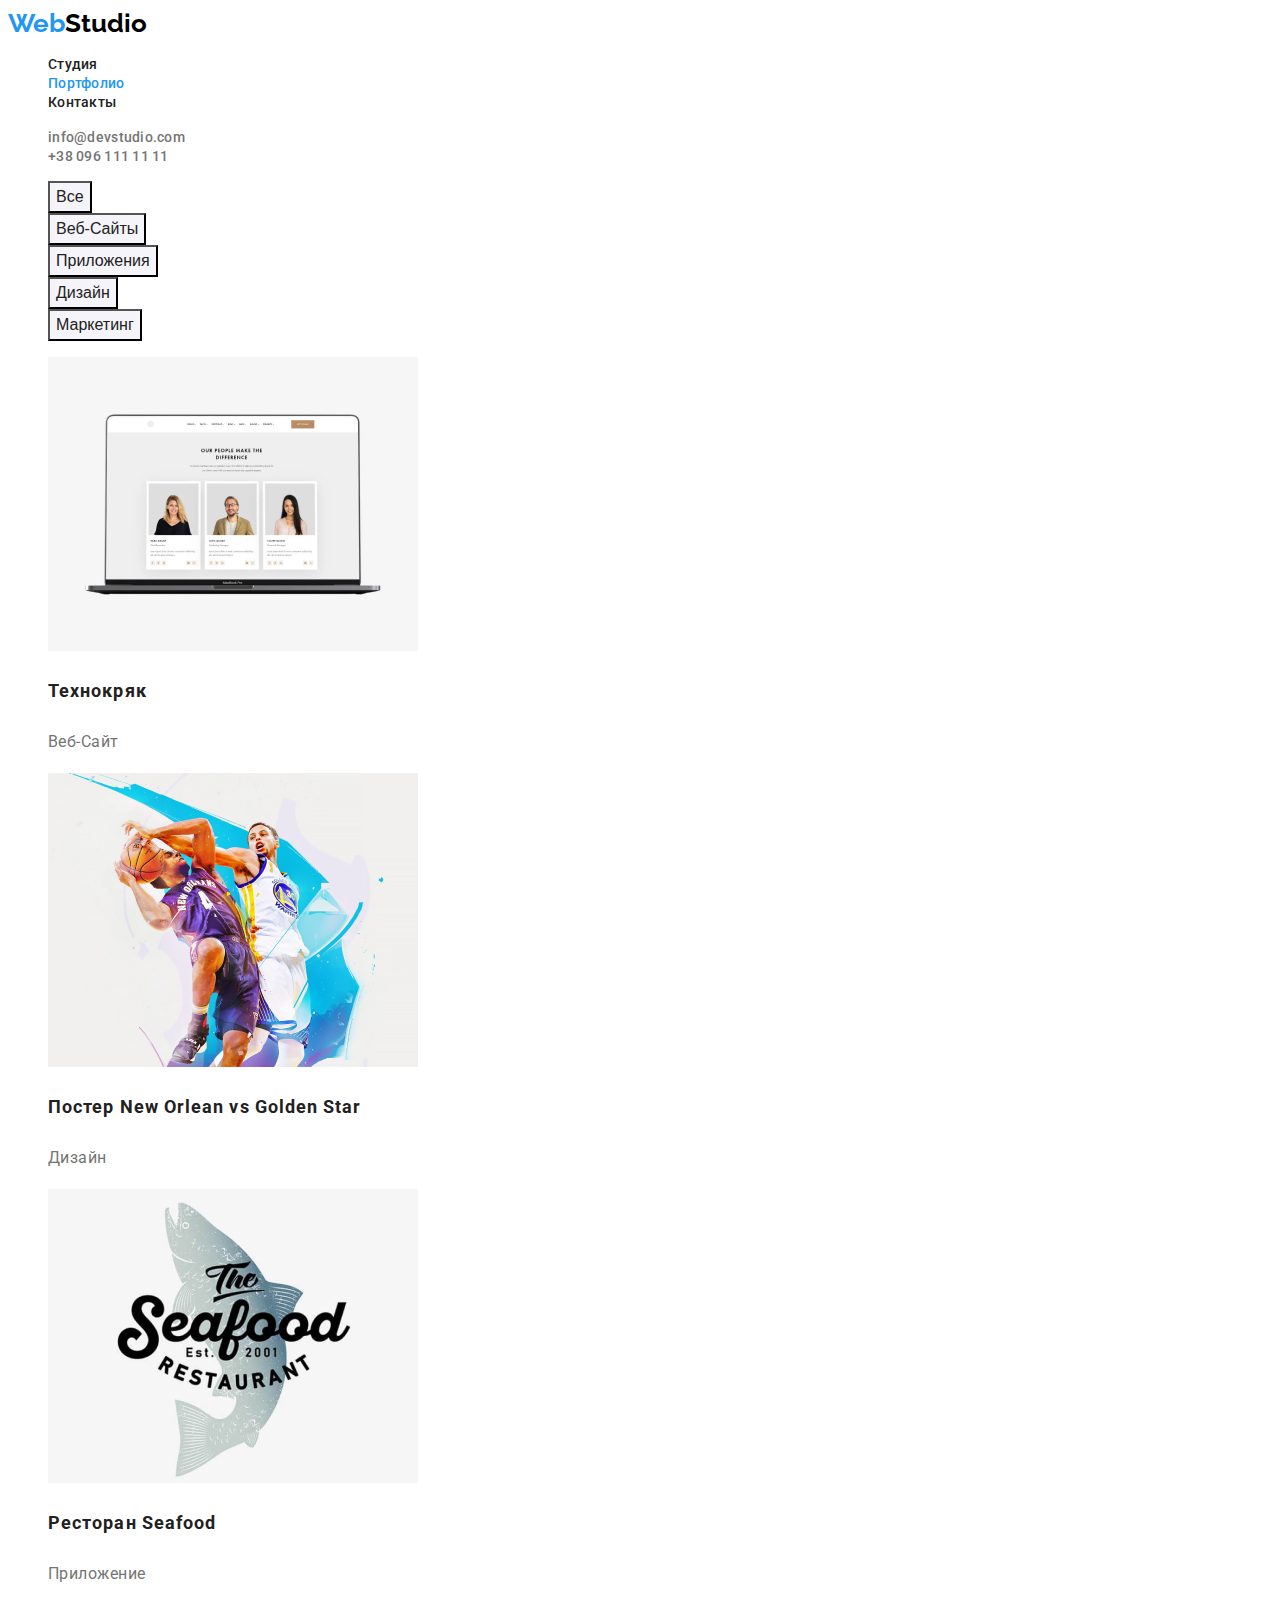
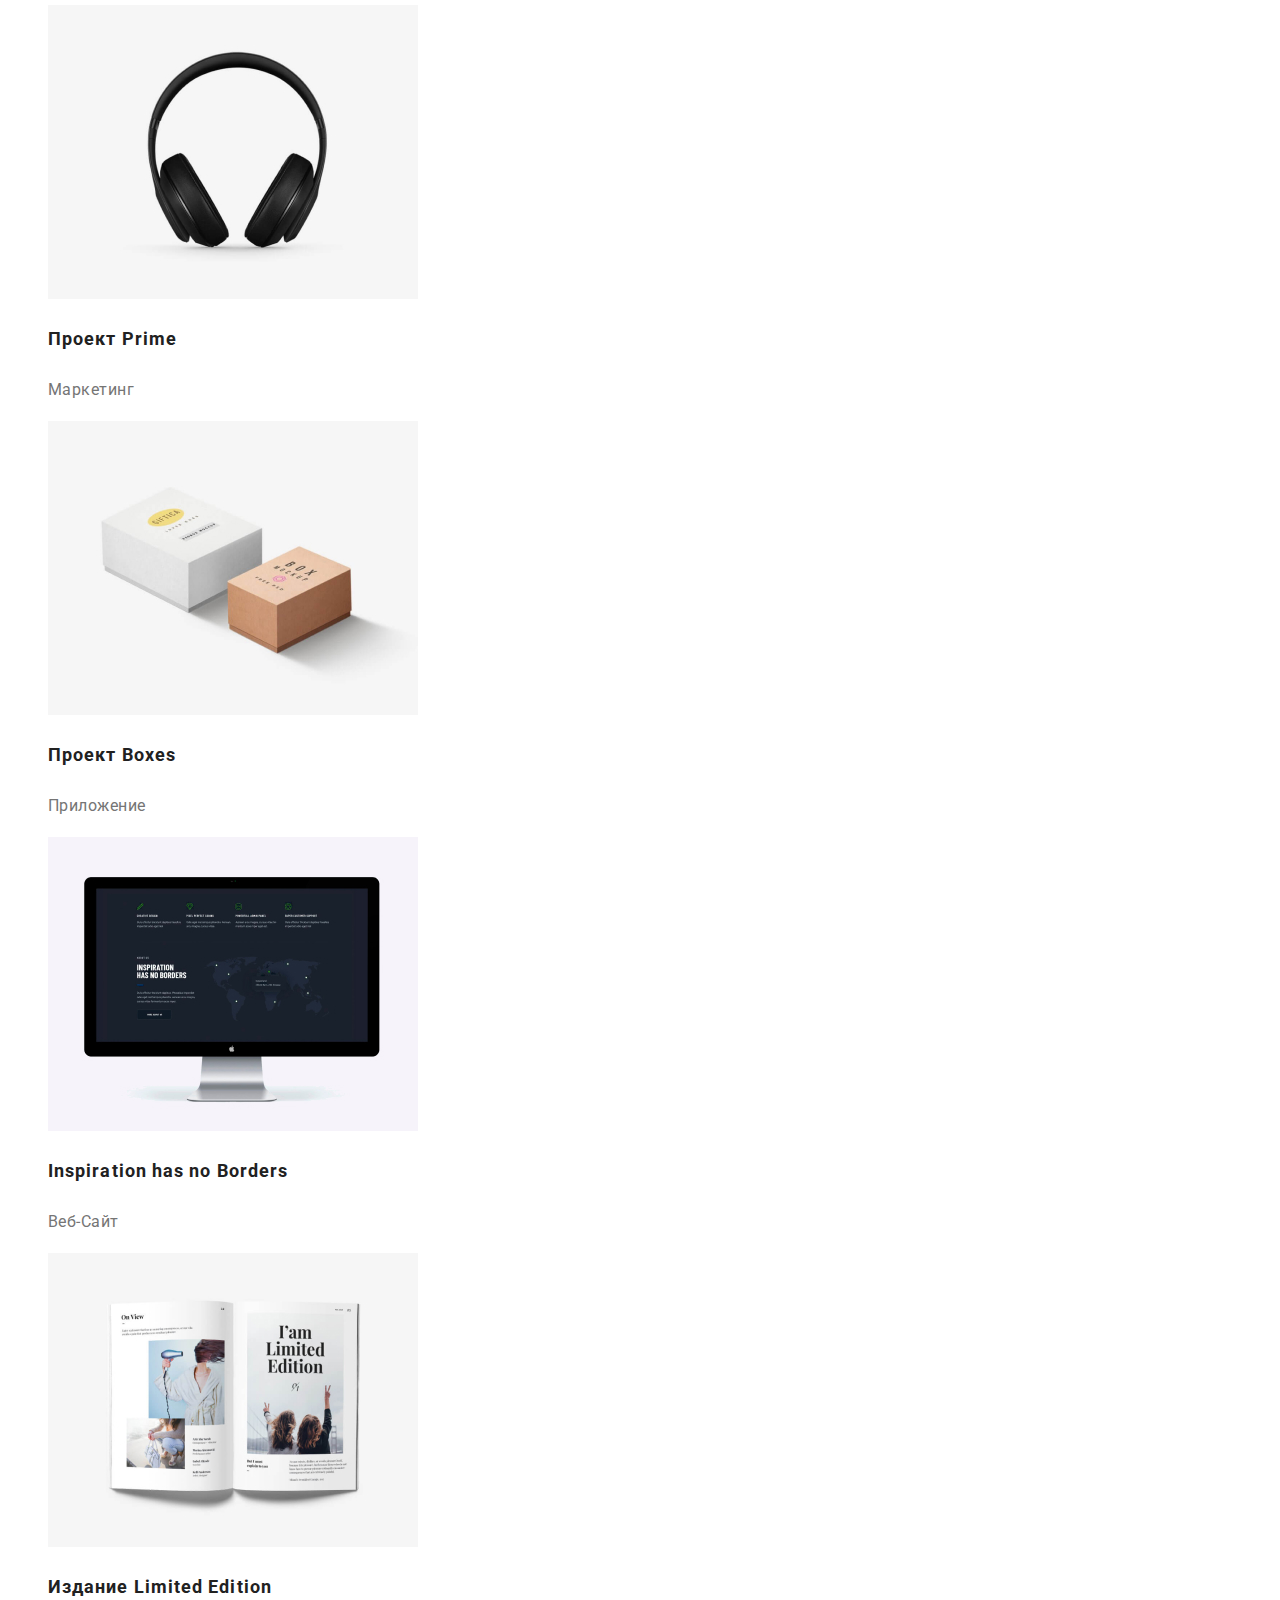
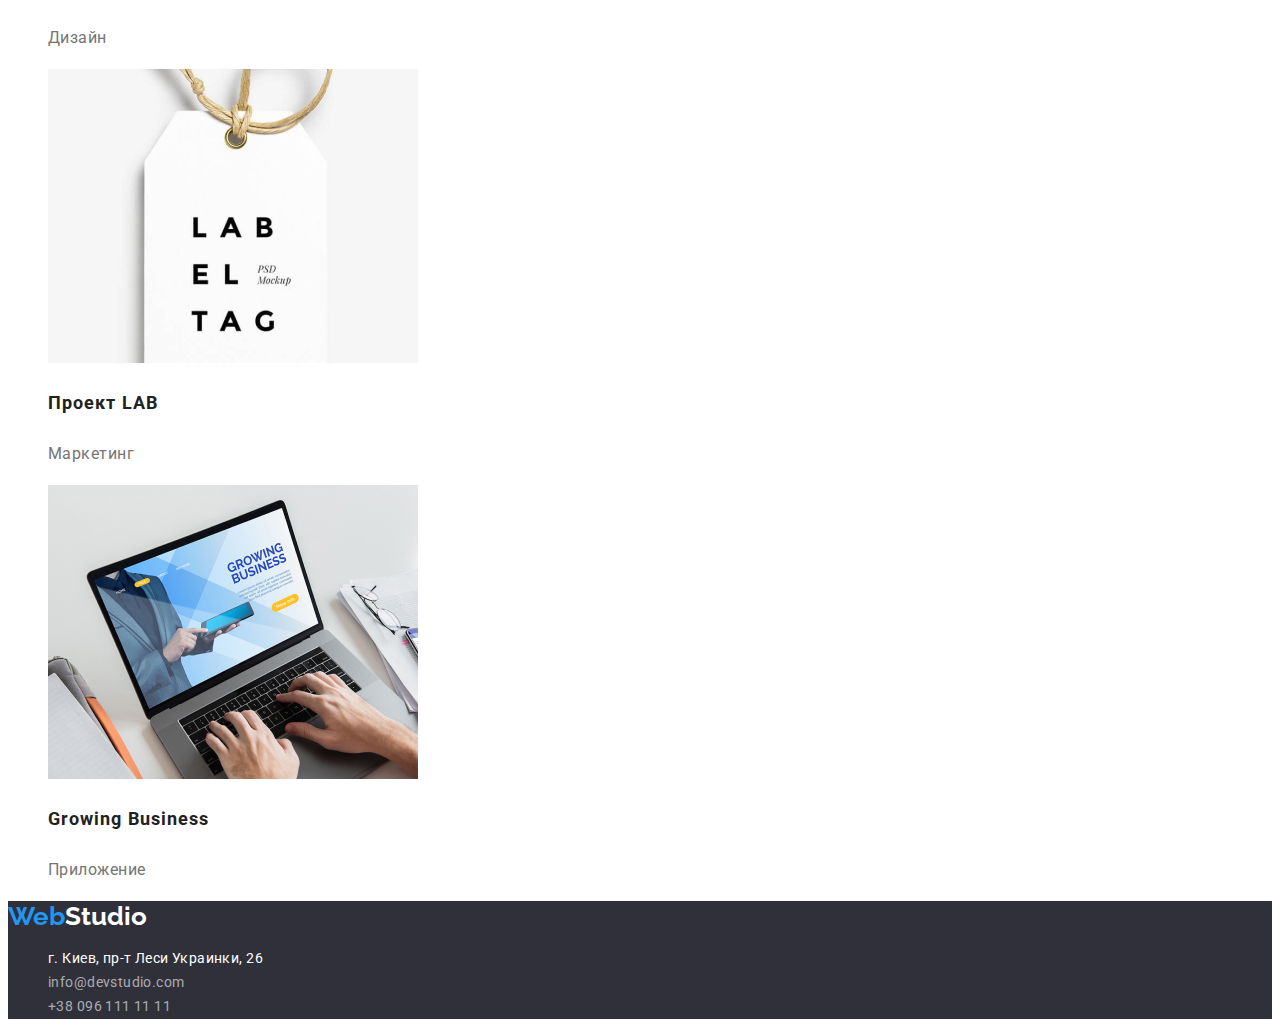
==== portfolio.html @ eb0c7308 "ДЗ-3" ====
<!DOCTYPE html>
<html lang="ru">

<head>
    <meta charset="UTF-8" />
    <meta http-equiv="X-UA-Compatible" content="IE=edge" />
    <link rel=“preconnect” href=“https://fonts.gstatic.com”>
    <meta name="viewport" content="width=device-width, initial-scale=1.0" />
    <link rel="preconnect" href="https://fonts.googleapis.com" />
    <link rel="preconnect" href="https://fonts.gstatic.com" crossorigin />
    <link
        href="https://fonts.googleapis.com/css2?family=Raleway:wght@700&family=Roboto:wght@400;500;700;900&display=swap"
        rel="stylesheet" />
    <link rel="stylesheet" href="https://cdnjs.cloudflare.com/ajax/libs/modern-normalize/1.1.0/modern-normalize.min.css"
        integrity="sha512-wpPYUAdjBVSE4KJnH1VR1HeZfpl1ub8YT/NKx4PuQ5NmX2tKuGu6U/JRp5y+Y8XG2tV+wKQpNHVUX03MfMFn9Q=="
        crossorigin="anonymous" referrerpolicy="no-referrer" />
    <link rel="stylesheet" href="./css/styles.css" />
</head>

<body>
    <!----header---->
    <header class="header">
        <nav class="header-nav">
            <a href="index.html" class="logo link"><span class="logo-blue">Web</span><span
                    class="logo-black">Studio</span></a>
            <ul class="menu-list list">
                <li>
                    <a class="menu-link link" href="index.html">Студия</a>
                </li>
                <li>
                    <a class="menu-link link current" href="portfolio.html">Портфолио</a>
                </li>
                <li><a class="menu-link link" href="/contact">Контакты</a></li>
            </ul>
        </nav>
        <ul class="menu-list list">
            <li>
                <a class="menu-link menu-link-color link" href="mailto:info@devstudio.com">info@devstudio.com</a>
            </li>
            <li>
                <a class="menu-link menu-link-color link" href="tel:+380961111111">+38 096 111 11 11</a>
            </li>
        </ul>
    </header>
    <!----end of header---->
    <main>
        <!----section buttons---->
        <section class="projects">
            <ul class="project-buttons list">
                <li class="project-btn">
                    <button class="button pointer button-light" type="button">
                        Все
                    </button>
                </li>
                <li class="project-btn">
                    <button class="button pointer button-light" type="button">
                        Веб-Сайты
                    </button>
                </li>
                <li class="project-btn">
                    <button class="button pointer button-light" type="button">
                        Приложения
                    </button>
                </li>
                <li class="project-btn">
                    <button class="button pointer button-light" type="button">
                        Дизайн
                    </button>
                </li>
                <li class="project-btn">
                    <button class="button pointer button-light" type="button">
                        Маркетинг
                    </button>
                </li>
            </ul>
            <ul class="projects-list list">
                <li class="projects-items">
                    <img class="projects-img" src="./images/portfolioimg/technokryak.jpg" width="370" alt="технокряк" />
                    <h3 class="project-title">Технокряк</h3>
                    <p class="project-text">Веб-Сайт</p>
                </li>
                <li>
                    <img class="projects-img" src="./images/portfolioimg/poster.jpg" width="370" alt="постер" />
                    <h3 class="project-title">
                        Постер <span lang="en">New Orlean vs Golden Star</span>
                    </h3>
                    <p class="project-text">Дизайн</p>
                </li>
                <li>
                    <img class="projects-img" src="./images/portfolioimg/seafood_restaurant.jpg" width="370"
                        alt="лого ресторана" />
                    <h3 class="project-title">
                        Ресторан <span lang="en">Seafood</span>
                    </h3>
                    <p class="project-text">Приложение</p>
                </li>
                <li>
                    <img class="projects-img" src="./images/portfolioimg/prime.jpg" width="370"
                        alt="проект прайм" />
                    <h3 class="project-title">Проект <span lang="en">Prime</span></h3>
                    <p class="project-text">Маркетинг</p>
                </li>
                <li>
                    <img class="projects-img" src="./images/portfolioimg/boxes.jpg" width="370"
                        alt="две коробки" />
                    <h3 class="project-title">Проект <span lang="en">Boxes</span></h3>
                    <p class="project-text">Приложение</p>
                </li>
                <li>
                    <img class="projects-img" src="./images/portfolioimg/web_site.jpg" width="370"
                        alt="веб-сайт" />
                    <h3 class="project-title">
                        <span lang="en">Inspiration has no Borders</span>
                    </h3>
                    <p class="project-text">Веб-Сайт</p>
                </li>
                <li>
                    <img class="projects-img" src="./images/portfolioimg/magazine.jpg" width="370"
                        alt="книга" />
                    <h3 class="project-title">
                        Издание <span lang="en">Limited Edition</span>
                    </h3>
                    <p class="project-text">Дизайн</p>
                </li>
                <li>
                    <img class="projects-img" src="./images/portfolioimg/lab_project.jpg" width="370"
                        alt="проект лаб" />
                    <h3 class="project-title">Проект <span lang="en">LAB</span></h3>
                    <p class="project-text">Маркетинг</p>
                </li>
                <li>
                    <img class="projects-img" src="./images/portfolioimg/growing_buisness.jpg" width="370"
                        alt="бизнес" />
                    <h3 class="project-title">
                        <span lang="en">Growing Business</span>
                    </h3>
                    <p class="project-text">Приложение</p>
                </li>
            </ul>
        </section>
        <!----end of section pictures---->
    </main>
    <!----footer---->
    <footer class="footer">
        <a href="index.html" class="logo link"><span class="logo-blue">Web</span><span class="logo-white">Studio</span></a>
        <address class="footer-address">
            <ul class="footer-list list">
                <li class="footer-item">
                    <a class="footer-link link" href="/">г. Киев, пр-т Леси Украинки, 26</a>
                </li>
                <li class="footer-item">
                    <a class="footer-second-link link" href="mailto:info@devstudio.com">info@devstudio.com</a>
                </li>
                <li class="footer-item">
                    <a class="footer-second-link link" href="tel:+380961111111">+38 096 111 11 11</a>
                </li>
            </ul>
        </address>
    </footer>
    <!----end of footer---->
</body>

</html>
---- css/styles.css ----
:root {
  --header-color: #ffffff;
  --primary-text-color: #212121;
  --second-text-color: #757575;
  --accent-color: #2196f3;
  --third-color: #000000;
  --button-color: #f5f4fa;
  --background-color-accent: #2f303a;
}

.header-nav {
  background-color: #ffffff;
}

body {
  font-family: "Roboto", sans-serif;
}

.list {
  list-style: none;
}

.link {
  text-decoration: none;
}

.logo-blue {
  color: var(--accent-color);
}

.logo-black {
  color: var(--third-color);
}
.logo-white {
  color: var(--header-color);
}

.pointer {
  cursor: pointer;
}

/* -----header----- */

.logo {
  font-family: "Raleway", sans-serif;
  font-size: 26px;
  font-weight: 700;
}

.menu-link {
  font-style: normal;
  font-weight: 500;
  font-size: 14px;
  line-height: 1.14;
  letter-spacing: 0.02em;
  color: var(--primary-text-color);
}

.menu-link-color {
  color: var(--second-text-color);
}

.menu-link.current {
  color: var(--accent-color);
}
.menu-link:hover,
.menu-link:focus {
  color: var(--accent-color);
}

/* -----hero----- */

.hero-top {
  background-color: #2f303a;
}

.hero-title {
  font-style: normal;
  font-weight: 900;
  font-size: 44px;
  line-height: 1.36;
  text-align: center;
  letter-spacing: 0.06em;
  text-transform: uppercase;
  color: var(--header-color);
}

.btn {
  font-style: normal;
  font-weight: 500;
  font-size: 16px;
  line-height: 1.87;
  letter-spacing: 0.06em;
  color: var(--header-color);
  background-color: var(--accent-color);
}

.btn:hover {
  background-color: #188ce8;
}
/* -----section 2----- */

.text-name {
  font-size: 14px;
  line-height: 1.14;
  letter-spacing: 0.03em;
  text-transform: uppercase;
  color: var(--primary-text-color);
}

.text-item {
  font-size: 14px;
  line-height: 1.71;
  letter-spacing: 0.03em;
  color: var(--second-text-color);
}

/* -----section 3----- */

.section-3-title {
  font-style: normal;
  font-weight: 700;
  font-size: 36px;
  line-height: 1.17;
  text-align: center;
  letter-spacing: 0.03em;
  color: var(--primary-text-color);
}

/* -----section 4----- */

.team {
  background-color: var(--button-color);
}

.team-title {
  font-weight: 700;
  font-size: 36px;
  line-height: 1.17;
  text-align: center;
  letter-spacing: 0.03em;
  color: var(--primary-text-color);
}

.team-name {
  font-weight: 500;
  font-size: 16px;
  line-height: 1.19;
  letter-spacing: 0.03em;
  color: var(--primary-text-color);
}

.team-prof {
  font-size: 16px;
  line-height: 1.19;
  letter-spacing: 0.03em;
  color: var(--second-text-color);
}

/* -----footer----- */

.footer {
  background-color: var(--background-color-accent);
}

.footer-address {
  font-style: inherit;
}

.footer-link {
  font-weight: normal;
  font-size: 14px;
  line-height: 1.71;
  letter-spacing: 0.03em;
  color: #ffffff;
}

.footer-second-link {
  font-weight: normal;
  font-size: 14px;
  line-height: 1.71;
  letter-spacing: 0.03em;
  color: rgba(255, 255, 255, 0.6);
}

.footer-second-link:hover,
.footer-second-link:focus {
  color: var(--accent-color);
}

/* ------------- portfolio ------------- */

.button {
  font-weight: 500;
  font-size: 16px;
  line-height: 1.62;
  color: var(--primary-text-color);
}

.button:hover,
.button:focus {
  color: var(--header-color);
  background-color: var(--accent-color);
}
.button-light {
  background-color: var(--button-color);
}

.project-title {
  font-weight: 700;
  font-size: 18px;
  line-height: 2;
  letter-spacing: 0.06em;
  color: var(--primary-text-color);
}

.project-text {
  font-size: 16px;
  line-height: 1.88;
  letter-spacing: 0.03em;
  color: var(--second-text-color);
}
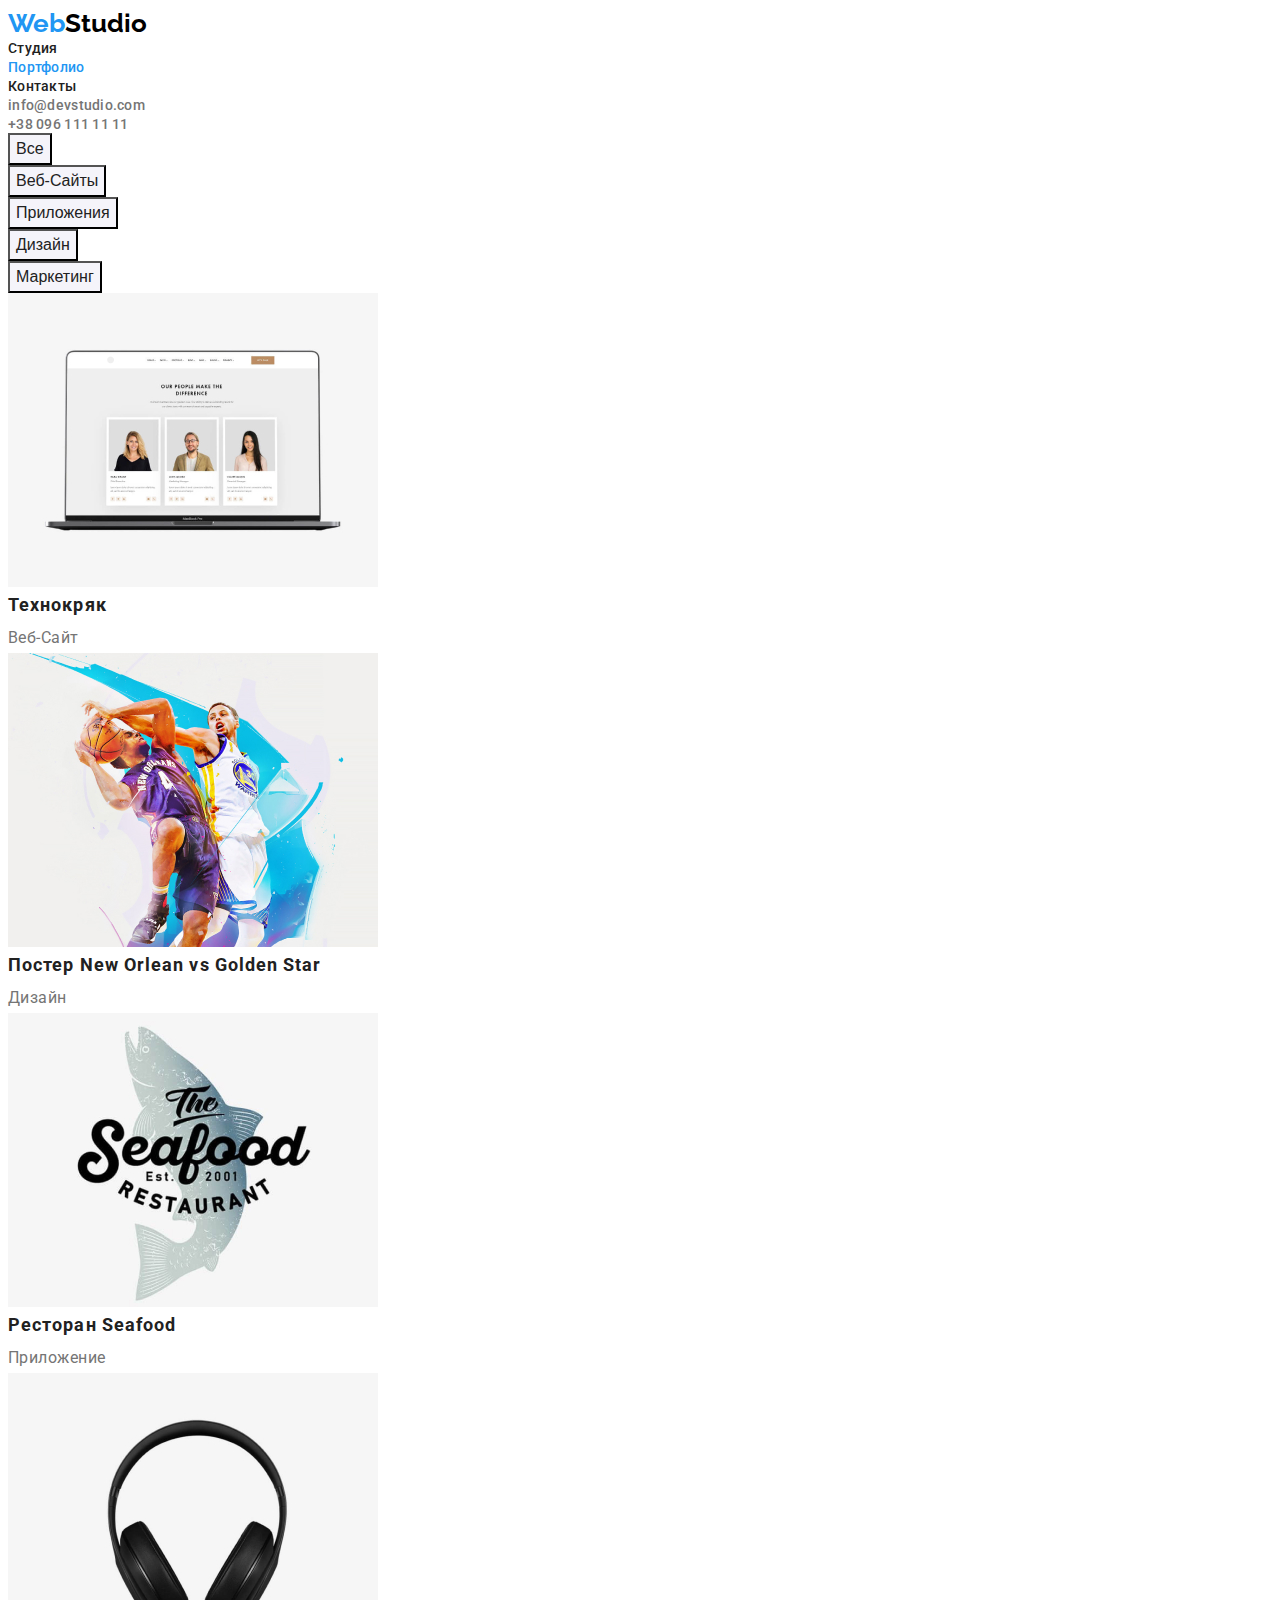
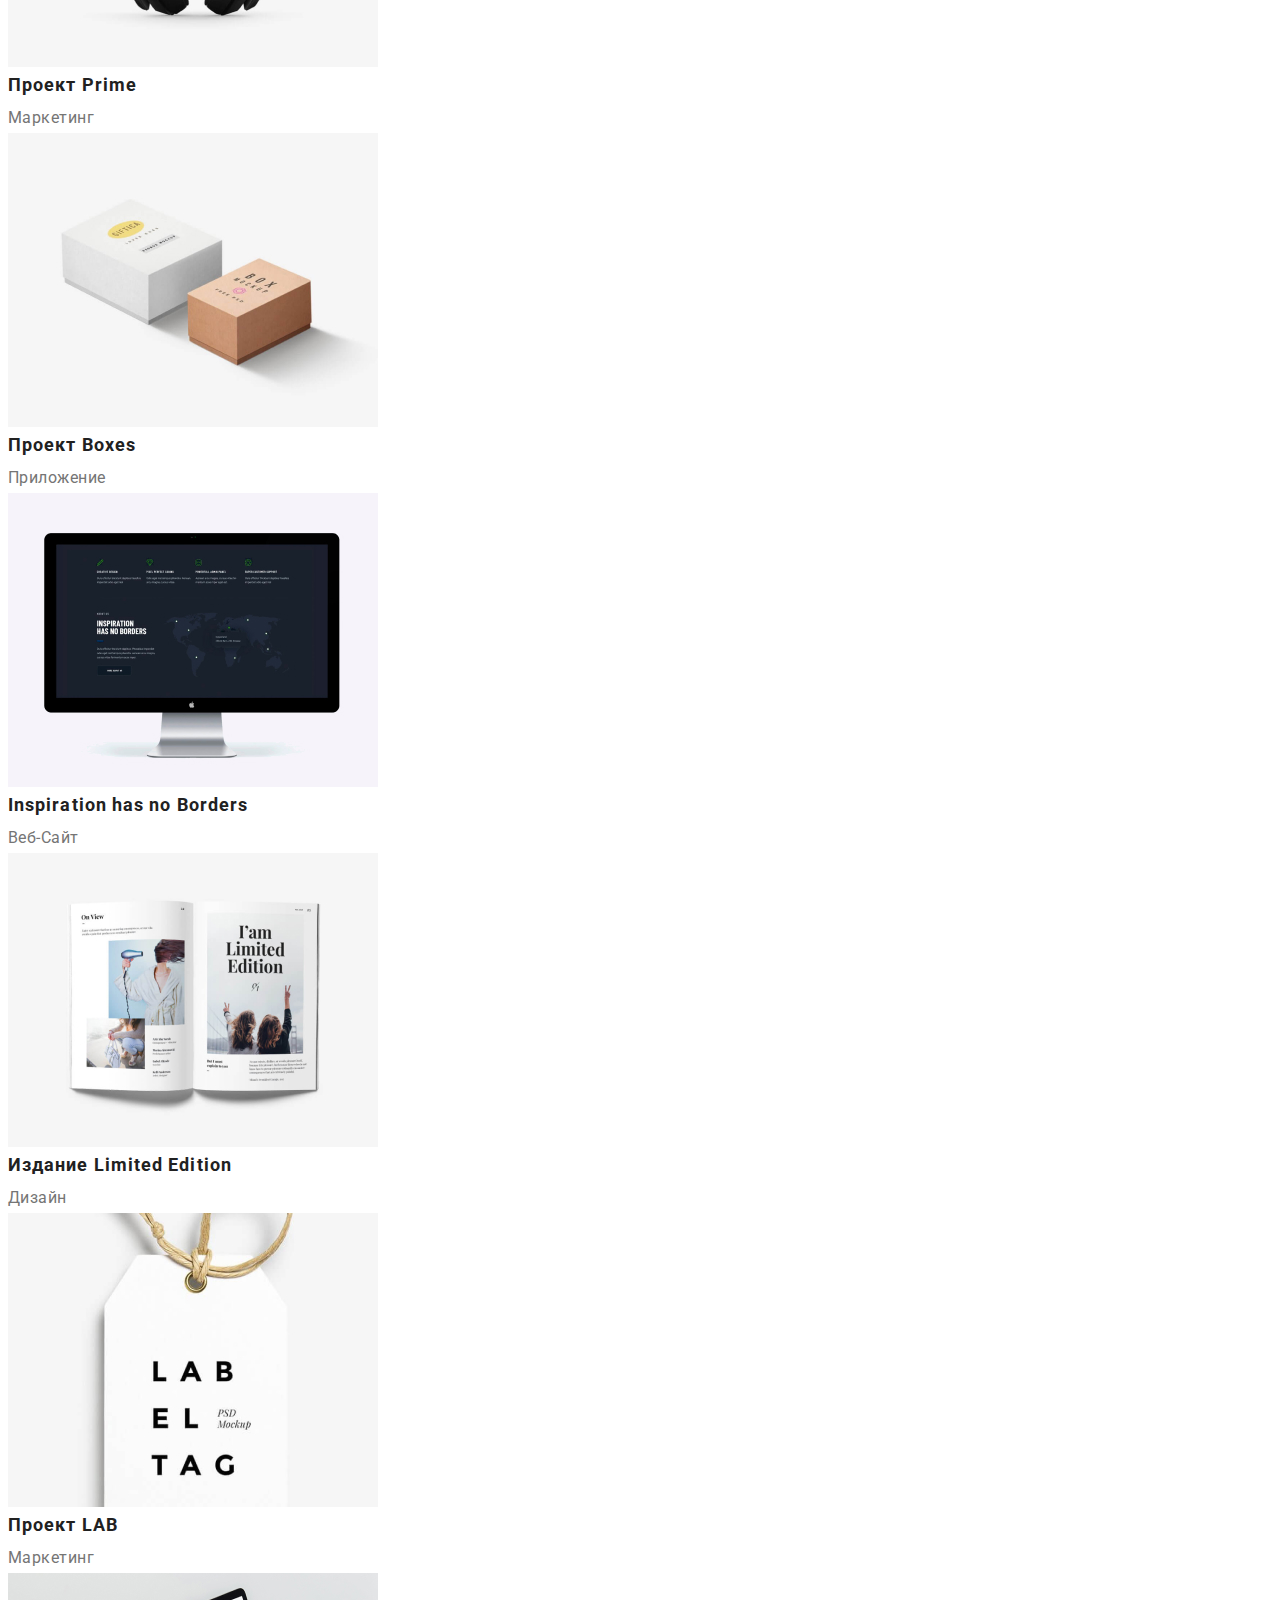
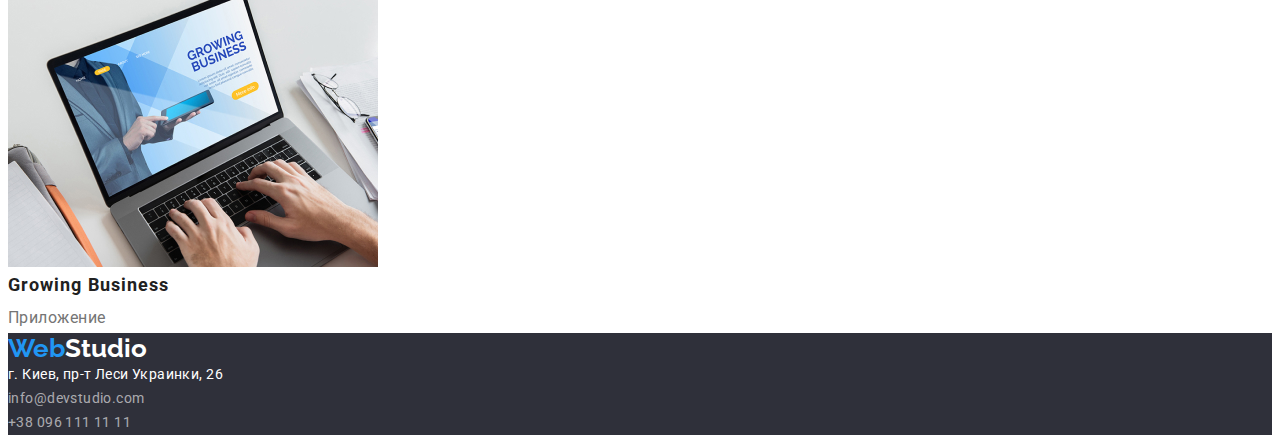
==== commit 35ad6efa: "Update portfolio.html" ====
--- a/portfolio.html
+++ b/portfolio.html
@@ -20,7 +20,7 @@
 <body>
     <!----header---->
     <header class="header">
-        <nav class="header-nav">
+        <nav class="container header-nav">
             <a href="index.html" class="logo link"><span class="logo-blue">Web</span><span
                     class="logo-black">Studio</span></a>
             <ul class="menu-list list">
--- a/css/styles.css
+++ b/css/styles.css
@@ -6,10 +6,32 @@
   --third-color: #000000;
   --button-color: #f5f4fa;
   --background-color-accent: #2f303a;
+  --box-shadows: 0px 3px 1px rgba(0, 0, 0, 0.1), 0px 1px 2px rgba(0, 0, 0, 0.08),
+    0px 2px 2px rgba(0, 0, 0, 0.12);
+}
+
+p,
+h1,
+h2,
+h3,
+h4,
+h5,
+h6 {
+  margin: 0;
+}
+ul {
+  margin: 0;
+  padding: 0;
+}
+
+img {
+  display: block;
+  max-width: 100%;
+  height: auto;
 }
 
 .header-nav {
-  background-color: #ffffff;
+  background-color: var(--header-color);
 }
 
 body {
@@ -37,6 +59,17 @@
 
 .pointer {
   cursor: pointer;
+}
+
+.visually-hidden {
+  position: absolute;
+  clip: rect(0 0 0 0);
+  width: 1px;
+  height: 1px;
+  margin: -1px;
+  bottom: 0;
+  padding: 0;
+  overflow: hidden;
 }
 
 /* -----header----- */
@@ -71,7 +104,7 @@
 /* -----hero----- */
 
 .hero-top {
-  background-color: #2f303a;
+  background-color: var(--background-color-accent);
 }
 
 .hero-title {
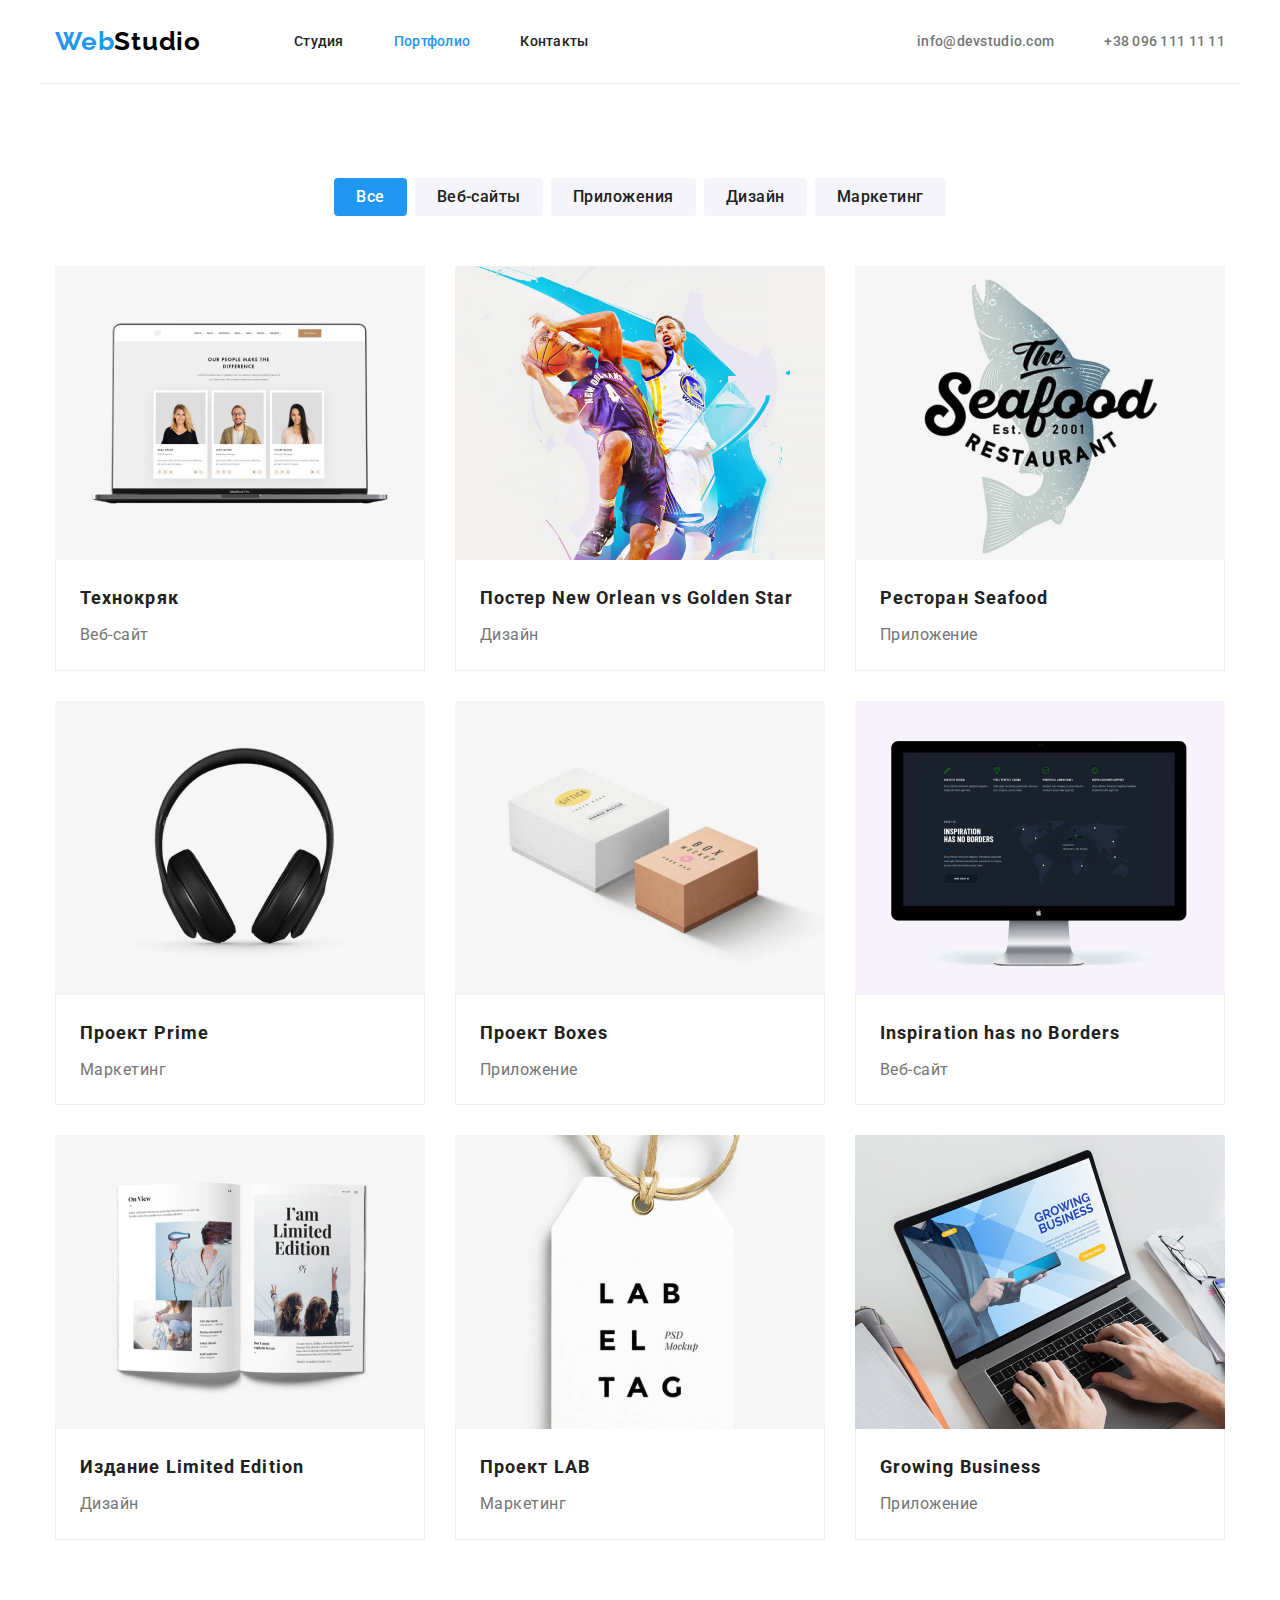
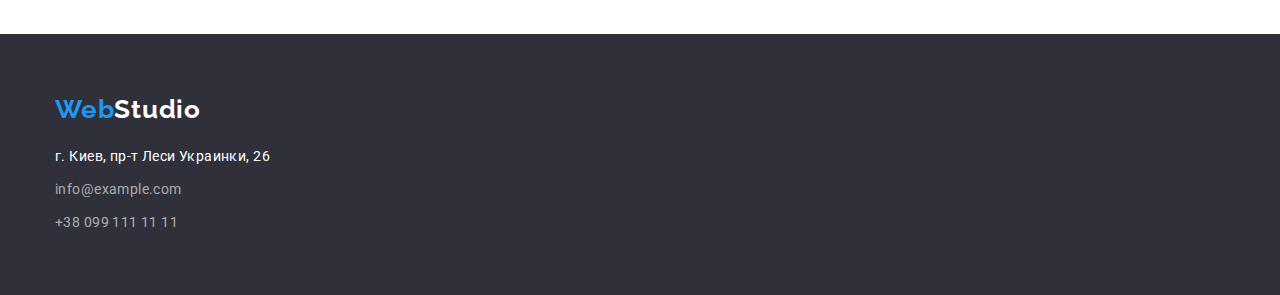
==== commit 61320a6f: "готовое ДЗ" ====
--- a/portfolio.html
+++ b/portfolio.html
@@ -4,160 +4,163 @@
 <head>
     <meta charset="UTF-8" />
     <meta http-equiv="X-UA-Compatible" content="IE=edge" />
-    <link rel=“preconnect” href=“https://fonts.gstatic.com”>
     <meta name="viewport" content="width=device-width, initial-scale=1.0" />
+    <title>Document</title>
     <link rel="preconnect" href="https://fonts.googleapis.com" />
     <link rel="preconnect" href="https://fonts.gstatic.com" crossorigin />
-    <link
-        href="https://fonts.googleapis.com/css2?family=Raleway:wght@700&family=Roboto:wght@400;500;700;900&display=swap"
+    <link href="https://fonts.googleapis.com/css2?family=Raleway:wght@700&family=Roboto:wght@400;500;700&display=swap"
         rel="stylesheet" />
-    <link rel="stylesheet" href="https://cdnjs.cloudflare.com/ajax/libs/modern-normalize/1.1.0/modern-normalize.min.css"
-        integrity="sha512-wpPYUAdjBVSE4KJnH1VR1HeZfpl1ub8YT/NKx4PuQ5NmX2tKuGu6U/JRp5y+Y8XG2tV+wKQpNHVUX03MfMFn9Q=="
-        crossorigin="anonymous" referrerpolicy="no-referrer" />
+    <link rel="stylesheet"
+        href="https://cdnjs.cloudflare.com/ajax/libs/modern-normalize/1.1.0/modern-normalize.min.css" />
     <link rel="stylesheet" href="./css/styles.css" />
 </head>
 
 <body>
-    <!----header---->
+    <!-----------------------------HEADER------------------------------>
     <header class="header">
-        <nav class="container header-nav">
-            <a href="index.html" class="logo link"><span class="logo-blue">Web</span><span
-                    class="logo-black">Studio</span></a>
-            <ul class="menu-list list">
-                <li>
-                    <a class="menu-link link" href="index.html">Студия</a>
+        <div class="container main-header">
+            <nav class="main-nav">
+                <a class="link header-logo" href="/" lang="en"><span class="accent">Web</span>Studio</a>
+                <ul class="list header-list">
+                    <li class="header-item"><a class="link header-link" href="./index.html">Студия</a></li>
+                    <li class="header-item current"><a class="link header-link" href="">Портфолио</a></li>
+                    <li class="header-item"><a class="link header-link" href="">Контакты</a></li>
+                </ul>
+            </nav>
+            <ul class="list header-list header-contacts">
+                <li class="header-item">
+                    <a class="link header-contact" href="mailto:info@devstudio.com">info@devstudio.com</a>
                 </li>
-                <li>
-                    <a class="menu-link link current" href="portfolio.html">Портфолио</a>
-                </li>
-                <li><a class="menu-link link" href="/contact">Контакты</a></li>
-            </ul>
-        </nav>
-        <ul class="menu-list list">
-            <li>
-                <a class="menu-link menu-link-color link" href="mailto:info@devstudio.com">info@devstudio.com</a>
-            </li>
-            <li>
-                <a class="menu-link menu-link-color link" href="tel:+380961111111">+38 096 111 11 11</a>
-            </li>
-        </ul>
-    </header>
-    <!----end of header---->
-    <main>
-        <!----section buttons---->
-        <section class="projects">
-            <ul class="project-buttons list">
-                <li class="project-btn">
-                    <button class="button pointer button-light" type="button">
-                        Все
-                    </button>
-                </li>
-                <li class="project-btn">
-                    <button class="button pointer button-light" type="button">
-                        Веб-Сайты
-                    </button>
-                </li>
-                <li class="project-btn">
-                    <button class="button pointer button-light" type="button">
-                        Приложения
-                    </button>
-                </li>
-                <li class="project-btn">
-                    <button class="button pointer button-light" type="button">
-                        Дизайн
-                    </button>
-                </li>
-                <li class="project-btn">
-                    <button class="button pointer button-light" type="button">
-                        Маркетинг
-                    </button>
+                <li class="header-item">
+                    <a class="link header-contact" href="tel:+380961111111">+38 096 111 11 11</a>
                 </li>
             </ul>
-            <ul class="projects-list list">
-                <li class="projects-items">
-                    <img class="projects-img" src="./images/portfolioimg/technokryak.jpg" width="370" alt="технокряк" />
-                    <h3 class="project-title">Технокряк</h3>
-                    <p class="project-text">Веб-Сайт</p>
-                </li>
-                <li>
-                    <img class="projects-img" src="./images/portfolioimg/poster.jpg" width="370" alt="постер" />
-                    <h3 class="project-title">
-                        Постер <span lang="en">New Orlean vs Golden Star</span>
-                    </h3>
-                    <p class="project-text">Дизайн</p>
-                </li>
-                <li>
-                    <img class="projects-img" src="./images/portfolioimg/seafood_restaurant.jpg" width="370"
-                        alt="лого ресторана" />
-                    <h3 class="project-title">
-                        Ресторан <span lang="en">Seafood</span>
-                    </h3>
-                    <p class="project-text">Приложение</p>
-                </li>
-                <li>
-                    <img class="projects-img" src="./images/portfolioimg/prime.jpg" width="370"
-                        alt="проект прайм" />
-                    <h3 class="project-title">Проект <span lang="en">Prime</span></h3>
-                    <p class="project-text">Маркетинг</p>
-                </li>
-                <li>
-                    <img class="projects-img" src="./images/portfolioimg/boxes.jpg" width="370"
-                        alt="две коробки" />
-                    <h3 class="project-title">Проект <span lang="en">Boxes</span></h3>
-                    <p class="project-text">Приложение</p>
-                </li>
-                <li>
-                    <img class="projects-img" src="./images/portfolioimg/web_site.jpg" width="370"
-                        alt="веб-сайт" />
-                    <h3 class="project-title">
-                        <span lang="en">Inspiration has no Borders</span>
-                    </h3>
-                    <p class="project-text">Веб-Сайт</p>
-                </li>
-                <li>
-                    <img class="projects-img" src="./images/portfolioimg/magazine.jpg" width="370"
-                        alt="книга" />
-                    <h3 class="project-title">
-                        Издание <span lang="en">Limited Edition</span>
-                    </h3>
-                    <p class="project-text">Дизайн</p>
-                </li>
-                <li>
-                    <img class="projects-img" src="./images/portfolioimg/lab_project.jpg" width="370"
-                        alt="проект лаб" />
-                    <h3 class="project-title">Проект <span lang="en">LAB</span></h3>
-                    <p class="project-text">Маркетинг</p>
-                </li>
-                <li>
-                    <img class="projects-img" src="./images/portfolioimg/growing_buisness.jpg" width="370"
-                        alt="бизнес" />
-                    <h3 class="project-title">
-                        <span lang="en">Growing Business</span>
-                    </h3>
-                    <p class="project-text">Приложение</p>
-                </li>
-            </ul>
+        </div>
+    </header>
+    <!--------------------------MAIN------------------------->
+    <main>
+        <section class="section">
+            <div class="container">
+                <ul class="list filter-list">
+                    <li class="filter-btn"><button class="first btn pointer" type="button">Все</button></li>
+                    <li class="filter-btn">
+                        <button class="second btn pointer" type="button">Веб-сайты</button>
+                    </li>
+                    <li class="filter-btn">
+                        <button class="second btn pointer" type="button">Приложения</button>
+                    </li>
+                    <li class="filter-btn">
+                        <button class="second btn pointer" type="button">Дизайн</button>
+                    </li>
+                    <li class="filter-btn">
+                        <button class="second btn pointer" type="button">Маркетинг</button>
+                    </li>
+                </ul>
+                <ul class="list gallery-list">
+                    <li class="item">
+                        <a class="link" href="">
+                            <img src="./images/portfolioimg/technokryak.jpg" alt="ноутбук" width="370" height="294" />
+                            <div class="card-text">
+                                <h2 class="about-title">Технокряк</h2>
+                                <p class="about-after-title">Веб-сайт</p>
+                            </div>
+                        </a>
+                    </li>
+                    <li class="item">
+                        <a class="link" href="">
+                            <img src="./images/portfolioimg/poster.jpg" alt="постер с баскетболистами" width="370" height="294" />
+                            <div class="card-text">
+                                <h2 class="about-title">Постер New Orlean vs Golden Star</h2>
+                                <p class="about-after-title">Дизайн</p>
+                            </div>
+                        </a>
+                    </li>
+                    <li class="item">
+                        <a class="link" href="">
+                            <img src="./images/portfolioimg/seafood_restaurant.jpg" alt="Ресторан Seafood" width="370" height="294" />
+                            <div class="card-text">
+                                <h2 class="about-title">Ресторан Seafood</h2>
+                                <p class="about-after-title">Приложение</p>
+                            </div>
+                        </a>
+                    </li>
+                    <li class="item">
+                        <a class="link" href="">
+                            <img src="./images/portfolioimg/prime.jpg" alt="наушники" width="370" height="294" />
+                            <div class="card-text">
+                                <h2 class="about-title">Проект Prime</h2>
+                                <p class="about-after-title">Маркетинг</p>
+                            </div>
+                        </a>
+                    </li>
+                    <li class="item">
+                        <a class="link" href="">
+                            <img src="./images/portfolioimg/boxes.jpg" alt="две коробки" width="370" height="294" />
+                            <div class="card-text">
+                                <h2 class="about-title">Проект Boxes</h2>
+                                <p class="about-after-title">Приложение</p>
+                            </div>
+                        </a>
+                    </li>
+                    <li class="item">
+                        <a class="link" href="">
+                            <img src="./images/portfolioimg/web_site.jpg" alt="веб сайт" width="370" height="294" />
+                            <div class="card-text">
+                                <h2 class="about-title" lang="en">Inspiration has no Borders</h2>
+                                <p class="about-after-title">Веб-сайт</p>
+                            </div>
+                        </a>
+                    </li>
+                    <li class="item">
+                        <a class="link" href="">
+                            <img src="./images/portfolioimg/magazine.jpg" alt="журнал" width="370" height="294" />
+                            <div class="card-text">
+                                <h2 class="about-title">Издание Limited Edition</h2>
+                                <p class="about-after-title">Дизайн</p>
+                            </div>
+                        </a>
+                    </li>
+                    <li class="item">
+                        <a class="link" href="">
+                            <img src="./images/portfolioimg/lab_project.jpg" alt="бирка" width="370" height="294" />
+                            <div class="card-text">
+                                <h2 class="about-title">Проект LAB</h2>
+                                <p class="about-after-title">Маркетинг</p>
+                            </div>
+                        </a>
+                    </li>
+                    <li class="item">
+                        <a class="link" href="">
+                            <img src="./images/portfolioimg/growing_buisness.jpg" alt="работа на ноутбуке" width="370" height="294" />
+                            <div class="card-text">
+                                <h2 class="about-title" lang="en">Growing Business</h2>
+                                <p class="about-after-title">Приложение</p>
+                            </div>
+                        </a>
+                    </li>
+                </ul>
+            </div>
         </section>
-        <!----end of section pictures---->
     </main>
-    <!----footer---->
+    <!----------------------------FOOTER------------------------------>
     <footer class="footer">
-        <a href="index.html" class="logo link"><span class="logo-blue">Web</span><span class="logo-white">Studio</span></a>
-        <address class="footer-address">
-            <ul class="footer-list list">
-                <li class="footer-item">
-                    <a class="footer-link link" href="/">г. Киев, пр-т Леси Украинки, 26</a>
-                </li>
-                <li class="footer-item">
-                    <a class="footer-second-link link" href="mailto:info@devstudio.com">info@devstudio.com</a>
-                </li>
-                <li class="footer-item">
-                    <a class="footer-second-link link" href="tel:+380961111111">+38 096 111 11 11</a>
-                </li>
-            </ul>
-        </address>
+        <div class="container">
+            <address>
+                <a class="link footer-logo" href="/" lang="en"><span class="accent">Web</span>Studio</a>
+                <ul class="list footer-info">
+                    <li class="footer-item">
+                        <a class="link address" href="https://goo.gl/maps/paUkgTumKRccmGTw9" target="_blank"
+                            rel="noopener noreferrer">г. Киев, пр-т Леси Украинки, 26</a>
+                    </li>
+                    <li class="footer-item">
+                        <a class="link" href="mailto:info@example.com">info@example.com</a>
+                    </li>
+                    <li class="footer-item">
+                        <a class="link" href="tel:+380991111111">+38 099 111 11 11</a>
+                    </li>
+                </ul>
+            </address>
+        </div>
     </footer>
-    <!----end of footer---->
 </body>
-
 </html>--- a/css/styles.css
+++ b/css/styles.css
@@ -1,27 +1,32 @@
 :root {
-  --header-color: #ffffff;
-  --primary-text-color: #212121;
-  --second-text-color: #757575;
+  --main-title-color: #ffffff;
+  --second-title-color: #212121;
+  --main-text-color: #757575;
+  --second-text-color: #212121;
+  --third-text-color: #ffffff;
+  --header-logo-color: #000000;
+  --footer-contact-color: rgba(255, 255, 255, 0.6);
   --accent-color: #2196f3;
-  --third-color: #000000;
-  --button-color: #f5f4fa;
-  --background-color-accent: #2f303a;
-  --box-shadows: 0px 3px 1px rgba(0, 0, 0, 0.1), 0px 1px 2px rgba(0, 0, 0, 0.08),
-    0px 2px 2px rgba(0, 0, 0, 0.12);
-}
-
-p,
+  --main-button-color: #ffffff;
+  --second-button-color: #212121;
+  --background-button-color: #f5f4fa;
+}
+
+body {
+  font-family: "Roboto", sans-serif;
+  color: var(--second-title-color);
+  background-color: #ffffff;
+}
+
 h1,
 h2,
 h3,
 h4,
 h5,
-h6 {
+h6,
+p {
+  padding: 0;
   margin: 0;
-}
-ul {
-  margin: 0;
-  padding: 0;
 }
 
 img {
@@ -30,15 +35,9 @@
   height: auto;
 }
 
-.header-nav {
-  background-color: var(--header-color);
-}
-
-body {
-  font-family: "Roboto", sans-serif;
-}
-
 .list {
+  padding: 0;
+  margin: 0;
   list-style: none;
 }
 
@@ -46,210 +45,364 @@
   text-decoration: none;
 }
 
-.logo-blue {
-  color: var(--accent-color);
-}
-
-.logo-black {
-  color: var(--third-color);
-}
-.logo-white {
-  color: var(--header-color);
-}
-
 .pointer {
   cursor: pointer;
 }
 
-.visually-hidden {
-  position: absolute;
-  clip: rect(0 0 0 0);
-  width: 1px;
-  height: 1px;
-  margin: -1px;
-  bottom: 0;
-  padding: 0;
-  overflow: hidden;
-}
-
-/* -----header----- */
-
-.logo {
+.section {
+  padding: 94px 0px;
+}
+
+.container {
+  width: 1200px;
+  padding-left: 15px;
+  padding-right: 15px;
+  margin-right: auto;
+  margin-left: auto;
+}
+
+/*---------------------------------------HEADER-----------------------------------*/
+
+.main-header {
+  display: flex;
+  align-items: center;
+
+  border-bottom: 1px solid #ececec;
+}
+
+.main-nav {
+  display: flex;
+  align-items: center;
+}
+
+.header-list {
+  display: flex;
+}
+
+.header-item:not(:last-child) {
+  margin-right: 50px;
+}
+
+.header-logo {
   font-family: "Raleway", sans-serif;
+  font-weight: 700;
   font-size: 26px;
-  font-weight: 700;
-}
-
-.menu-link {
-  font-style: normal;
+  line-height: 1.19;
+
+  display: inline-block;
+  margin-right: 93px;
+  letter-spacing: 0.03em;
+
+  color: var(--header-logo-color);
+}
+
+.link .accent {
+  color: var(--accent-color);
+}
+
+.header-link {
+  font-weight: 500;
+  font-size: 14px;
+  line-height: 1.33;
+
+  display: block;
+  padding-top: 32px;
+  padding-bottom: 32px;
+  letter-spacing: 0.02em;
+
+  color: var(--second-text-color);
+}
+
+.current .link {
+  color: var(--accent-color);
+}
+
+.header-contacts {
+  margin-left: auto;
+}
+
+.header-contact {
   font-weight: 500;
   font-size: 14px;
   line-height: 1.14;
+
   letter-spacing: 0.02em;
-  color: var(--primary-text-color);
-}
-
-.menu-link-color {
-  color: var(--second-text-color);
-}
-
-.menu-link.current {
-  color: var(--accent-color);
-}
-.menu-link:hover,
-.menu-link:focus {
-  color: var(--accent-color);
-}
-
-/* -----hero----- */
-
-.hero-top {
-  background-color: var(--background-color-accent);
+
+  color: var(--main-text-color);
+}
+
+.list-item > .header-contact {
+  color: var(--accent-color);
+}
+
+.header .link:hover,
+.header .link:focus {
+  color: var(--accent-color);
+}
+
+/*---------------------------------------MAIN-----------------------------------*/
+
+.hero {
+  text-align: center;
+  padding: 200px 0px;
+
+  background-color: #2f303a;
 }
 
 .hero-title {
-  font-style: normal;
   font-weight: 900;
   font-size: 44px;
-  line-height: 1.36;
-  text-align: center;
+  line-height: 1.5;
+  text-transform: uppercase;
   letter-spacing: 0.06em;
-  text-transform: uppercase;
-  color: var(--header-color);
-}
-
-.btn {
-  font-style: normal;
-  font-weight: 500;
+
+  display: block;
+  margin-bottom: 30px;
+  margin-right: auto;
+  margin-left: auto;
+  width: 696px;
+
+  color: var(--main-title-color);
+}
+
+.hero-btn {
+  font-family: inherit;
+  font-weight: 700;
   font-size: 16px;
   line-height: 1.87;
   letter-spacing: 0.06em;
-  color: var(--header-color);
+
+  border: transparent;
+  border-radius: 4px;
+  padding: 10px 32px;
+  margin-right: auto;
+  margin-left: auto;
+  align-items: center;
+
+  color: var(--main-button-color);
   background-color: var(--accent-color);
 }
 
-.btn:hover {
+.hero-btn:hover,
+.hero-btn:focus {
   background-color: #188ce8;
 }
-/* -----section 2----- */
-
-.text-name {
+
+.main-section {
+  padding-top: 94px;
+}
+
+.main-list {
+  display: flex;
+}
+
+.item-about {
+  width: 270px;
+}
+
+.main-list .item:not(:last-child) {
+  margin-right: 30px;
+}
+
+.second-title {
+  font-weight: 700;
+  font-size: 36px;
+  line-height: 1.17;
+
+  margin-bottom: 50px;
+  text-align: center;
+  letter-spacing: 0.03em;
+
+  color: var(--second-title-color);
+}
+
+.third-title {
+  font-weight: 700;
   font-size: 14px;
   line-height: 1.14;
-  letter-spacing: 0.03em;
   text-transform: uppercase;
-  color: var(--primary-text-color);
-}
-
-.text-item {
+
+  margin-bottom: 10px;
+  letter-spacing: 0.03em;
+}
+
+.text {
+  font-weight: 400;
   font-size: 14px;
   line-height: 1.71;
-  letter-spacing: 0.03em;
-  color: var(--second-text-color);
-}
-
-/* -----section 3----- */
-
-.section-3-title {
-  font-style: normal;
-  font-weight: 700;
-  font-size: 36px;
-  line-height: 1.17;
+
+  letter-spacing: 0.03em;
+
+  color: var(--main-text-color);
+}
+
+.team-section {
+  font-weight: 400;
+  font-size: 16px;
+  line-height: 1.19;
   text-align: center;
   letter-spacing: 0.03em;
-  color: var(--primary-text-color);
-}
-
-/* -----section 4----- */
-
-.team {
-  background-color: var(--button-color);
-}
-
-.team-title {
-  font-weight: 700;
-  font-size: 36px;
-  line-height: 1.17;
-  text-align: center;
-  letter-spacing: 0.03em;
-  color: var(--primary-text-color);
-}
-
-.team-name {
+
+  color: var(--main-text-color);
+  background-color: #f5f4fa;
+}
+
+.card-content {
+  padding-top: 30px;
+  padding-bottom: 30px;
+  box-shadow: 0px 1px 3px rgba(0, 0, 0, 0.12), 0px 1px 1px rgba(0, 0, 0, 0.14),
+    0px 2px 1px rgba(0, 0, 0, 0.2);
+  border-radius: 0px 0px 4px 4px;
+  background-color: #ffffff;
+}
+
+.list .name {
   font-weight: 500;
   font-size: 16px;
-  line-height: 1.19;
-  letter-spacing: 0.03em;
-  color: var(--primary-text-color);
-}
-
-.team-prof {
-  font-size: 16px;
-  line-height: 1.19;
-  letter-spacing: 0.03em;
-  color: var(--second-text-color);
-}
-
-/* -----footer----- */
-
-.footer {
-  background-color: var(--background-color-accent);
-}
-
-.footer-address {
-  font-style: inherit;
-}
-
-.footer-link {
-  font-weight: normal;
-  font-size: 14px;
-  line-height: 1.71;
-  letter-spacing: 0.03em;
-  color: #ffffff;
-}
-
-.footer-second-link {
-  font-weight: normal;
-  font-size: 14px;
-  line-height: 1.71;
-  letter-spacing: 0.03em;
-  color: rgba(255, 255, 255, 0.6);
-}
-
-.footer-second-link:hover,
-.footer-second-link:focus {
-  color: var(--accent-color);
-}
-
-/* ------------- portfolio ------------- */
-
-.button {
+
+  margin-bottom: 10px;
+
+  color: var(--second-title-color);
+}
+
+/*------------------------PORTFOLIO----------------------*/
+
+.filter-list {
+  display: flex;
+  justify-content: center;
+  margin-bottom: 50px;
+}
+
+.filter-btn:not(:last-child) {
+  margin-right: 8px;
+}
+
+.btn {
+  font-family: inherit;
   font-weight: 500;
   font-size: 16px;
-  line-height: 1.62;
-  color: var(--primary-text-color);
-}
-
-.button:hover,
-.button:focus {
-  color: var(--header-color);
+  line-height: 1.63;
+
+  display: inline-block;
+  padding: 6px 22px;
+  border: transparent;
+  border-radius: 4px;
+  text-align: center;
+  letter-spacing: 0.03em;
+}
+
+.first.btn {
+  color: var(--main-button-color);
   background-color: var(--accent-color);
 }
-.button-light {
-  background-color: var(--button-color);
-}
-
-.project-title {
+
+.second.btn {
+  color: var(--second-button-color);
+  background-color: var(--background-button-color);
+}
+
+.btn:hover,
+.btn:focus {
+  color: var(--accent-color);
+}
+
+.gallery-list {
+  display: flex;
+  flex-wrap: wrap;
+}
+
+.gallery-list .item {
+  flex-basis: calc((100% - 60px) / 3);
+  margin-right: 30px;
+  margin-bottom: 30px;
+}
+
+.gallery-list .item:nth-child(3n) {
+  margin-right: 0;
+}
+
+.gallery-list .item:nth-last-child(-n + 3) {
+  margin-bottom: 0;
+}
+
+.card-text {
+  padding: 20px 24px;
+
+  border: 1px solid #eeeeee;
+  border-top: none;
+}
+
+.about-title {
   font-weight: 700;
   font-size: 18px;
   line-height: 2;
   letter-spacing: 0.06em;
-  color: var(--primary-text-color);
-}
-
-.project-text {
+
+  margin-bottom: 4px;
+
+  color: var(--second-title-color);
+}
+
+.about-after-title {
+  font-weight: 400;
   font-size: 16px;
-  line-height: 1.88;
-  letter-spacing: 0.03em;
-  color: var(--second-text-color);
-}
+  line-height: 1.87;
+  letter-spacing: 0.03em;
+  color: var(--main-text-color);
+}
+
+.about-title:hover,
+.about-title:focus {
+  color: var(--accent-color);
+}
+
+.about-after-title:hover,
+.about-after-title:focus {
+  color: var(--accent-color);
+}
+
+/*---------------------------------------FOOTER-----------------------------------*/
+
+.footer {
+  padding: 60px 0px;
+
+  background-color: #2f303a;
+}
+
+.footer-logo {
+  font-family: Raleway;
+  font-style: normal;
+  font-weight: 700;
+  font-size: 26px;
+  line-height: 1.19;
+
+  display: inline-block;
+  margin-bottom: 20px;
+  letter-spacing: 0.03em;
+
+  color: var(--third-text-color);
+}
+
+.footer-info .link {
+  font-style: normal;
+  font-weight: 400;
+  font-size: 14px;
+  line-height: 1.71;
+
+  letter-spacing: 0.03em;
+
+  color: var(--footer-contact-color);
+}
+
+.footer-item:not(:last-child) {
+  margin-bottom: 9px;
+}
+
+.footer-info .address {
+  color: var(--third-text-color);
+}
+
+.footer .link:hover,
+.footer .link:focus {
+  color: var(--accent-color);
+}
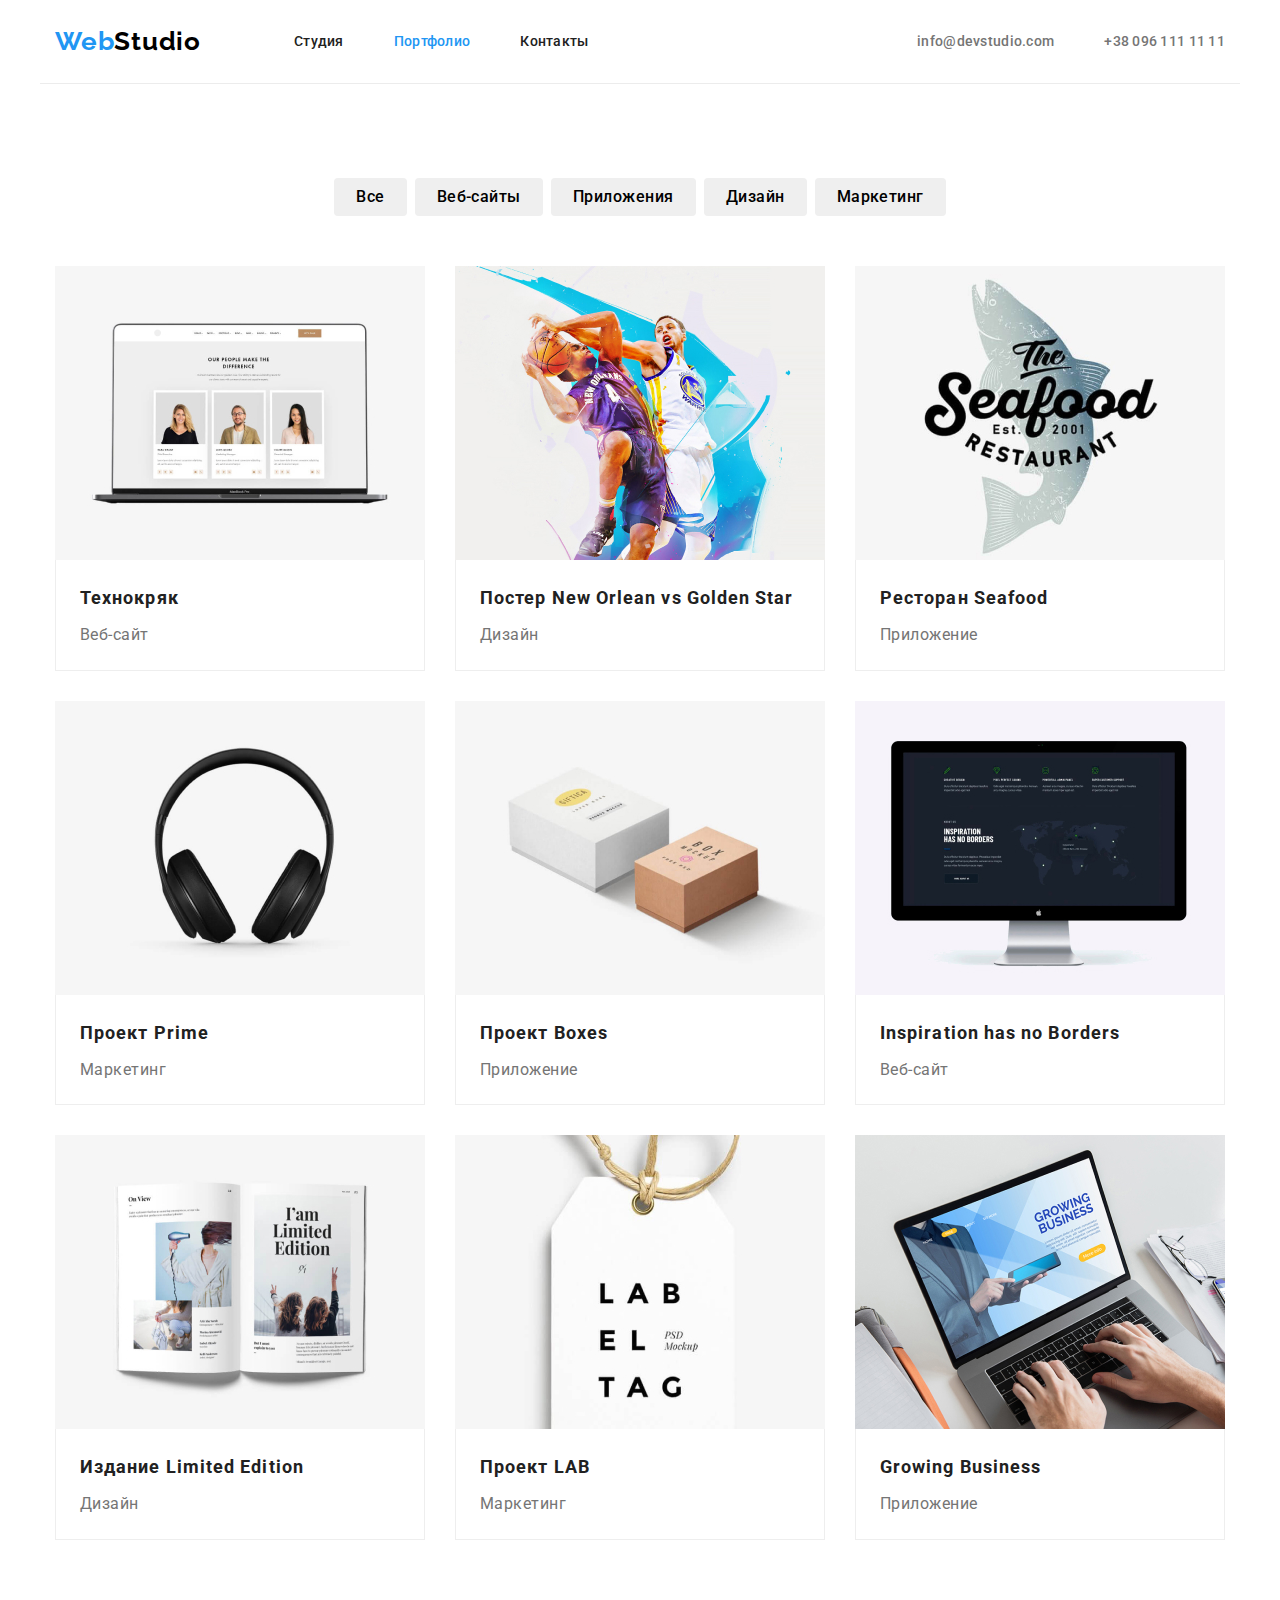
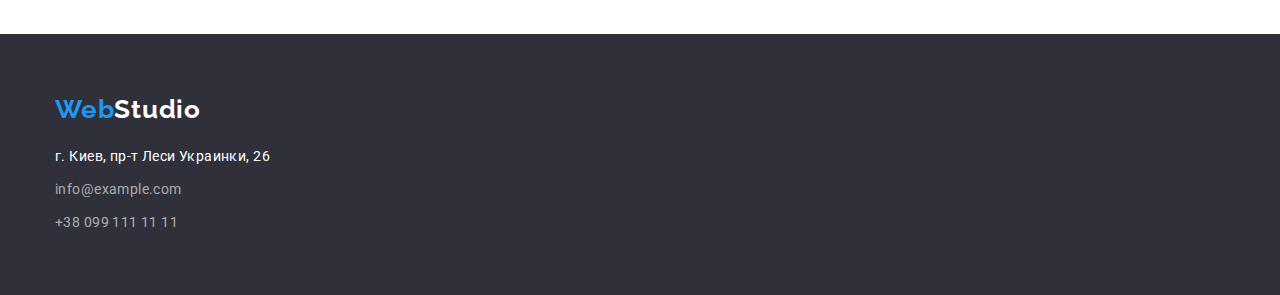
==== commit 7f0de627: "исправления фокуса кнопок портфолио" ====
--- a/portfolio.html
+++ b/portfolio.html
@@ -42,20 +42,13 @@
         <section class="section">
             <div class="container">
                 <ul class="list filter-list">
-                    <li class="filter-btn"><button class="first btn pointer" type="button">Все</button></li>
-                    <li class="filter-btn">
-                        <button class="second btn pointer" type="button">Веб-сайты</button>
-                    </li>
-                    <li class="filter-btn">
-                        <button class="second btn pointer" type="button">Приложения</button>
-                    </li>
-                    <li class="filter-btn">
-                        <button class="second btn pointer" type="button">Дизайн</button>
-                    </li>
-                    <li class="filter-btn">
-                        <button class="second btn pointer" type="button">Маркетинг</button>
-                    </li>
+                    <li class="filter-btn"><button class="second btn pointer" type="button">Все</button></li>
+                    <li class="filter-btn"><button class="second btn pointer" type="button">Веб-сайты</button></li>
+                    <li class="filter-btn"><button class="second btn pointer" type="button">Приложения</button></li>
+                    <li class="filter-btn"><button class="second btn pointer" type="button">Дизайн</button></li>
+                    <li class="filter-btn"><button class="second btn pointer" type="button">Маркетинг</button></li>
                 </ul>
+                <h1 class="visually-hidden">Галерея портфолио</h1>
                 <ul class="list gallery-list">
                     <li class="item">
                         <a class="link" href="">
--- a/css/styles.css
+++ b/css/styles.css
@@ -13,7 +13,7 @@
 }
 
 body {
-  font-family: "Roboto", sans-serif;
+  font-family: 'Roboto', sans-serif;
   color: var(--second-title-color);
   background-color: #ffffff;
 }
@@ -61,6 +61,17 @@
   margin-left: auto;
 }
 
+.visually-hidden {
+  position: absolute;
+  clip: rect(0 0 0 0);
+  width: 1px;
+  height: 1px;
+  margin: -1px;
+  bottom: 0;
+  padding: 0;
+  overflow: hidden;
+}
+
 /*---------------------------------------HEADER-----------------------------------*/
 
 .main-header {
@@ -84,7 +95,7 @@
 }
 
 .header-logo {
-  font-family: "Raleway", sans-serif;
+  font-family: 'Raleway', sans-serif;
   font-weight: 700;
   font-size: 26px;
   line-height: 1.19;
@@ -129,10 +140,6 @@
   letter-spacing: 0.02em;
 
   color: var(--main-text-color);
-}
-
-.list-item > .header-contact {
-  color: var(--accent-color);
 }
 
 .header .link:hover,
@@ -291,19 +298,12 @@
   letter-spacing: 0.03em;
 }
 
-.first.btn {
+.filter-list .btn:hover,
+.filter-list .btn:focus {
+  background-color: var(--accent-color);
   color: var(--main-button-color);
-  background-color: var(--accent-color);
-}
-
-.second.btn {
-  color: var(--second-button-color);
-  background-color: var(--background-button-color);
-}
-
-.btn:hover,
-.btn:focus {
-  color: var(--accent-color);
+  box-shadow: 0px 3px 1px rgba(0, 0, 0, 0.1), 0px 1px 2px rgba(0, 0, 0, 0.08),
+    0px 2px 2px rgba(0, 0, 0, 0.12);
 }
 
 .gallery-list {
